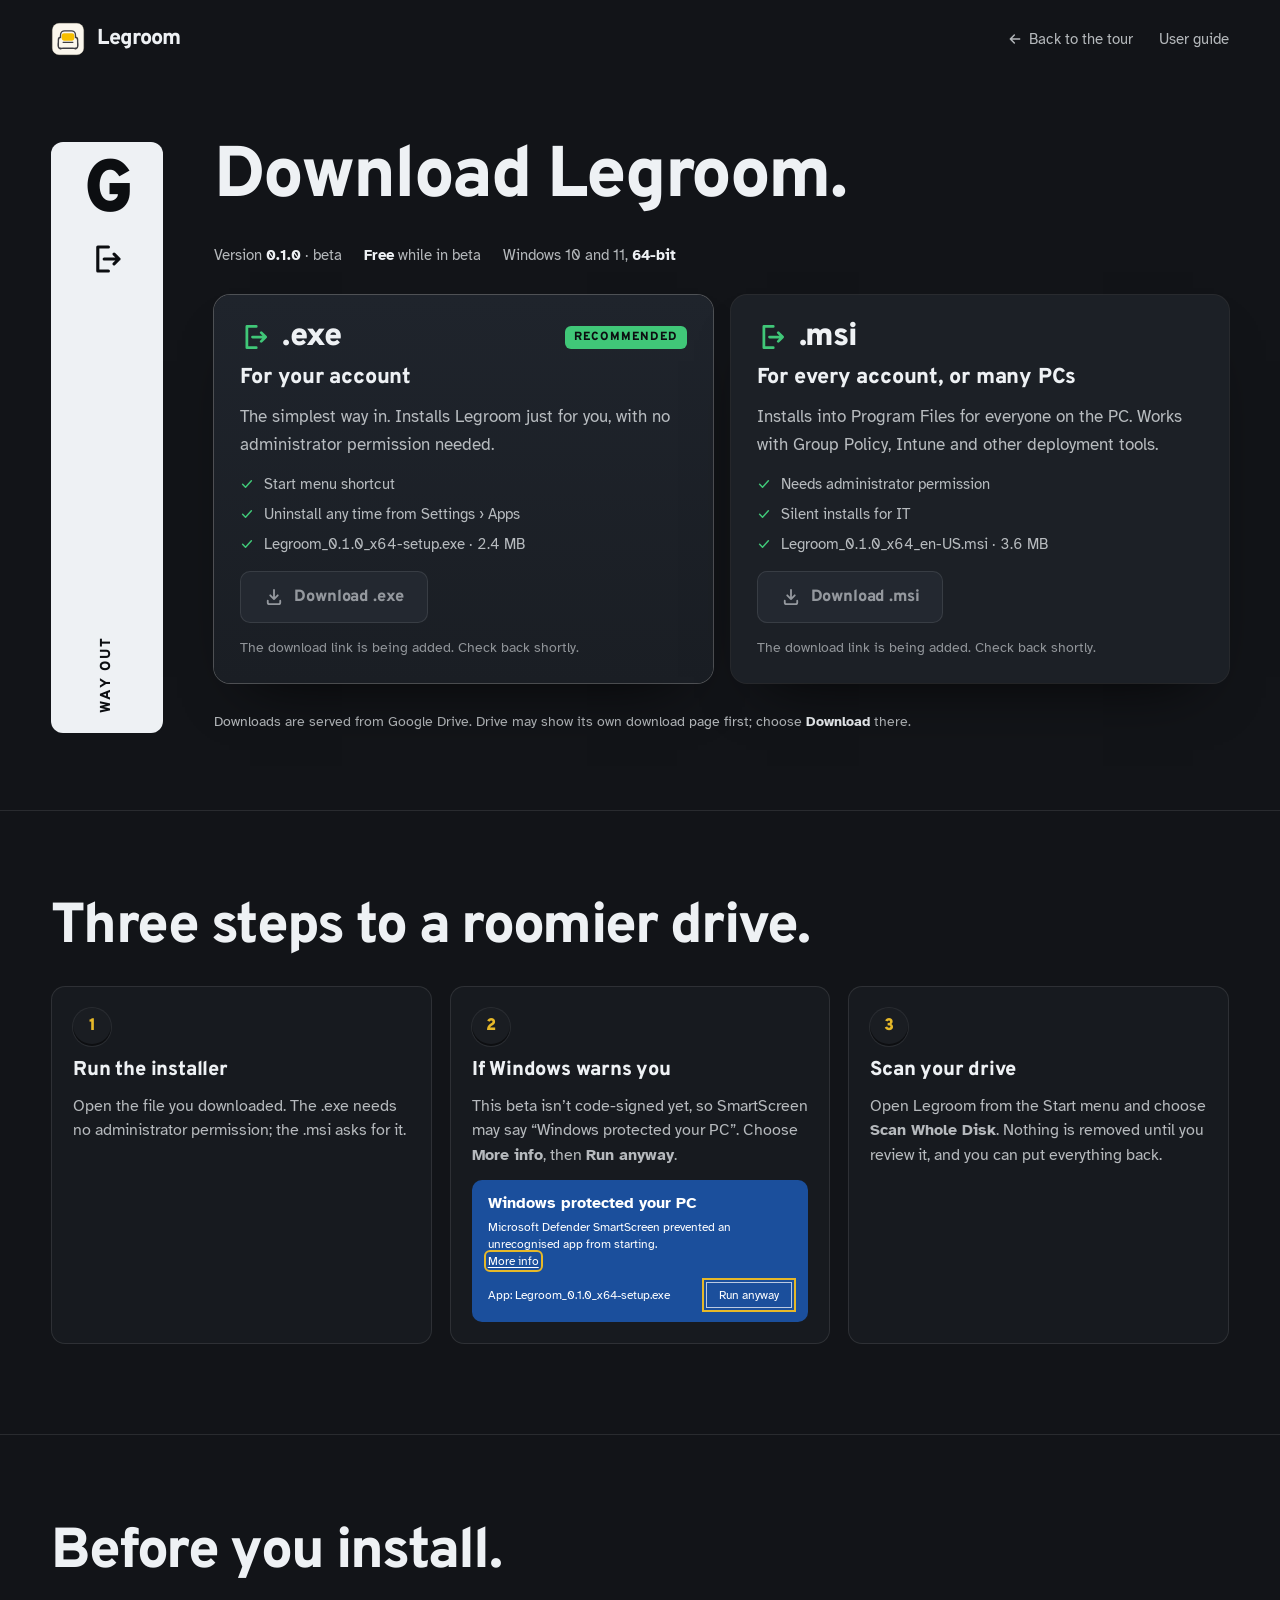
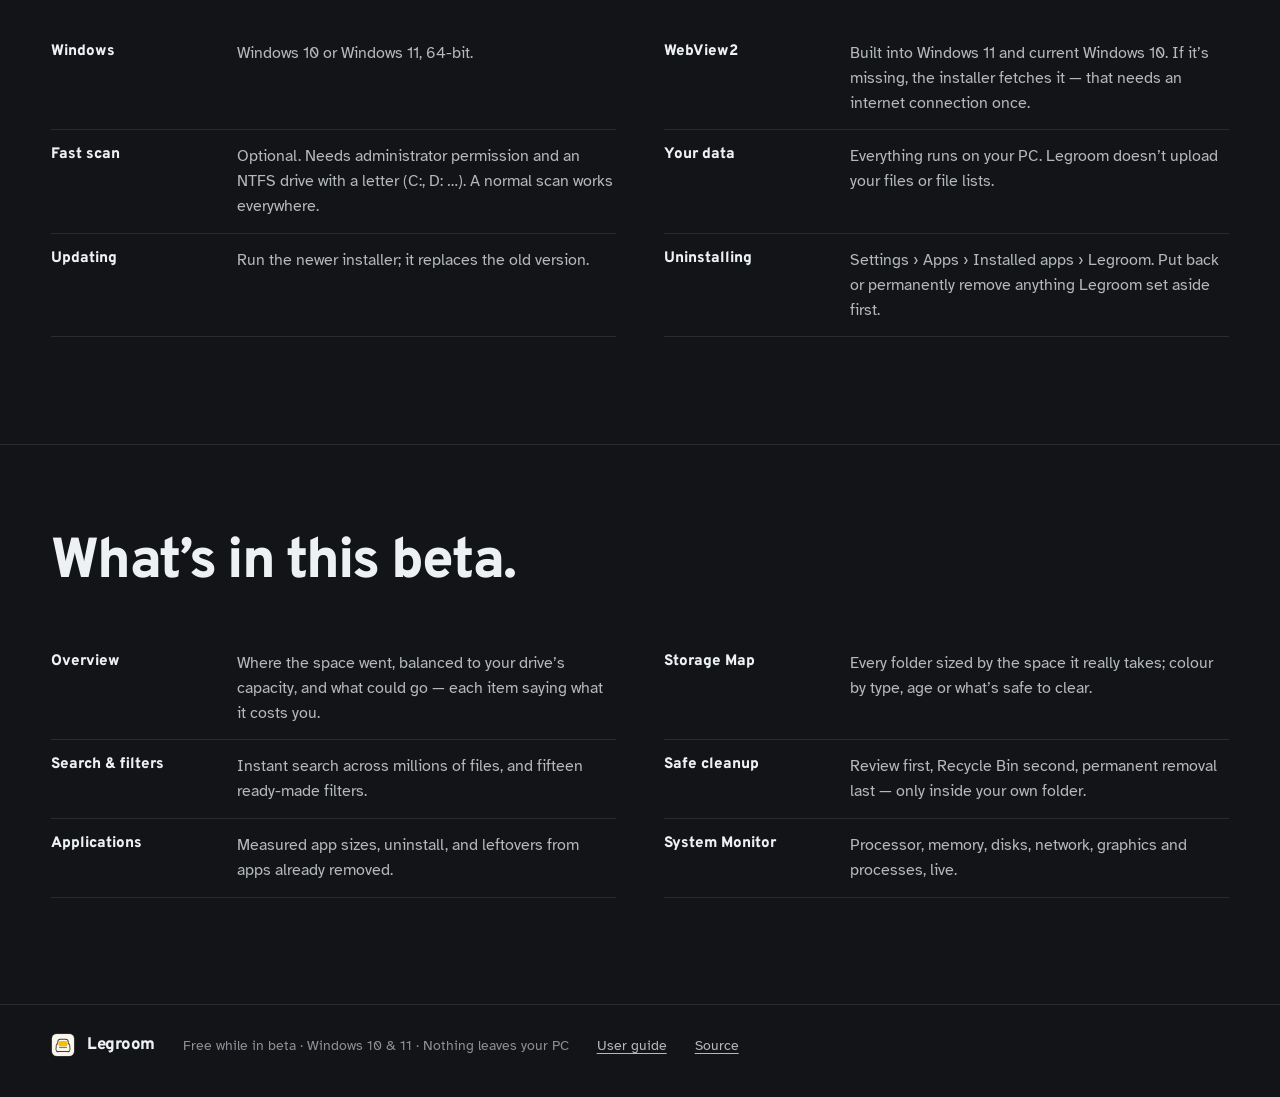
==== download.html @ 6ce66db5 "Add the Legroom product website website/ is a static site with no build step: the landing page tours" ====
<!doctype html>
<html lang="en">
<head>
  <meta charset="utf-8" />
  <meta name="viewport" content="width=device-width, initial-scale=1" />
  <title>Download Legroom for Windows — free while in beta</title>
  <meta name="description" content="Download Legroom for Windows 10 and 11. Choose the per-user .exe installer or the per-machine .msi. Free while in beta." />
  <meta name="theme-color" content="#121418" />
  <link rel="icon" href="assets/icon.svg" type="image/svg+xml" />
  <link rel="icon" href="assets/icon.png" type="image/png" />
  <link rel="preconnect" href="https://fonts.googleapis.com" />
  <link rel="preconnect" href="https://fonts.gstatic.com" crossorigin />
  <link href="https://fonts.googleapis.com/css2?family=Atkinson+Hyperlegible:wght@400;700&family=Overpass:wght@700;800;900&display=swap" rel="stylesheet" />
  <link rel="stylesheet" href="assets/site.css" />
</head>
<body data-page="download" class="no-lift">
  <a class="skip" href="#doors">Skip to the downloads</a>

  <svg width="0" height="0" style="position:absolute" aria-hidden="true">
    <symbol id="i-check" viewBox="0 0 24 24"><path d="M4.5 12.5l5 5 10-11" fill="none" stroke="currentColor" stroke-width="2.6" stroke-linecap="round" stroke-linejoin="round"/></symbol>
    <symbol id="i-download" viewBox="0 0 24 24"><path d="M12 3.5v11m0 0l-4.5-4.5M12 14.5l4.5-4.5M4.5 16.5v2a2 2 0 002 2h11a2 2 0 002-2v-2" fill="none" stroke="currentColor" stroke-width="2.2" stroke-linecap="round" stroke-linejoin="round"/></symbol>
    <symbol id="p-roof" viewBox="0 0 24 24"><path d="M2.5 11.5L12 4l9.5 7.5M5.5 9.5V20h13V9.5M10 20v-5h4v5" fill="none" stroke="currentColor" stroke-width="2" stroke-linecap="round" stroke-linejoin="round"/></symbol>
    <symbol id="p-overview" viewBox="0 0 24 24"><path d="M4 5.5h16M4 12h11M4 18.5h7" fill="none" stroke="currentColor" stroke-width="3" stroke-linecap="round"/></symbol>
    <symbol id="p-plan" viewBox="0 0 24 24"><path d="M3.5 3.5h17v17h-17zM3.5 12h8M11.5 3.5v5m0 4v8M15 12h5.5" fill="none" stroke="currentColor" stroke-width="2" stroke-linejoin="round"/></symbol>
    <symbol id="p-find" viewBox="0 0 24 24"><circle cx="10.5" cy="10.5" r="6.5" fill="none" stroke="currentColor" stroke-width="2.2"/><path d="M15.5 15.5L21 21" stroke="currentColor" stroke-width="2.4" stroke-linecap="round"/></symbol>
    <symbol id="p-recycle" viewBox="0 0 24 24"><path d="M7 19h10M6 7h12l-1.3 12H7.3zM9.5 7V4.5h5V7" fill="none" stroke="currentColor" stroke-width="2" stroke-linejoin="round"/><path d="M10 11l2-2 2 2M12 9v6" fill="none" stroke="currentColor" stroke-width="1.8" stroke-linecap="round" stroke-linejoin="round"/></symbol>
    <symbol id="p-apps" viewBox="0 0 24 24"><rect x="3.5" y="3.5" width="7" height="7" rx="1.5" fill="none" stroke="currentColor" stroke-width="2"/><rect x="13.5" y="3.5" width="7" height="7" rx="1.5" fill="none" stroke="currentColor" stroke-width="2"/><rect x="3.5" y="13.5" width="7" height="7" rx="1.5" fill="none" stroke="currentColor" stroke-width="2"/><path d="M17 13.5v7M13.5 17h7" stroke="currentColor" stroke-width="2" stroke-linecap="round"/></symbol>
    <symbol id="p-pulse" viewBox="0 0 24 24"><path d="M2.5 12.5h4l2.5-6 4 11 2.5-5h6" fill="none" stroke="currentColor" stroke-width="2.2" stroke-linecap="round" stroke-linejoin="round"/></symbol>
    <symbol id="p-exit" viewBox="0 0 24 24"><path d="M13 3.5H5.5v17H13M10 12h10.5m0 0l-3.5-3.5m3.5 3.5l-3.5 3.5" fill="none" stroke="currentColor" stroke-width="2.2" stroke-linecap="round" stroke-linejoin="round"/></symbol>
    <symbol id="i-back" viewBox="0 0 24 24"><path d="M19 12H5m0 0l6-6m-6 6l6 6" fill="none" stroke="currentColor" stroke-width="2.2" stroke-linecap="round" stroke-linejoin="round"/></symbol>
  </svg>

  <header class="topbar">
    <a class="wordmark" href="./"><img src="assets/icon.svg" alt="" />Legroom</a>
    <nav aria-label="Site">
      <a href="./#roof"><svg width="16" height="16" style="vertical-align:-3px;margin-right:6px"><use href="#i-back"/></svg>Back to the tour</a>
      <a class="hide-sm" href="https://github.com/gteckannur82/win_cleaner/blob/main/docs/USER_GUIDE.md">User guide</a>
    </nav>
  </header>

  <main>
    <section class="dl-hero" aria-labelledby="dl-title">
      <div class="floor-band" aria-hidden="true"><span class="level">G</span><svg class="picto" width="34" height="34"><use href="#p-exit" /></svg><span class="label">Way out</span></div>
      <div class="exit-inner" id="doors">
        <h1 id="dl-title" style="font-size: clamp(2.6rem, 5.6vw, 4.6rem)">Download Legroom.</h1>
        <div class="dl-meta">
          <span>Version <b data-version>0.1.0</b> · beta</span>
          <span><b>Free</b> while in beta</span>
          <span>Windows 10 and 11, <b>64-bit</b></span>
        </div>
        <div class="doors">
          <article class="door recommended" data-download="exe" id="exe">
            <div class="door-sign"><svg class="door-picto" width="30" height="30" aria-hidden="true"><use href="#p-exit" /></svg><span class="ext">.exe</span><span class="badge">Recommended</span></div>
            <h2 class="sign" style="font-size:1.35rem;letter-spacing:-0.01em">For your account</h2>
            <p>The simplest way in. Installs Legroom just for you, with no administrator permission needed.</p>
            <ul class="bare">
              <li><svg width="14" height="14"><use href="#i-check"/></svg>Start menu shortcut</li>
              <li><svg width="14" height="14"><use href="#i-check"/></svg>Uninstall any time from Settings › Apps</li>
              <li><svg width="14" height="14"><use href="#i-check"/></svg><span class="dl-size num">Legroom_0.1.0_x64-setup.exe · 2.4 MB</span></li>
            </ul>
            <a class="btn btn-primary dl-link" href="#exe"><svg width="20" height="20"><use href="#i-download" /></svg>Download .exe</a>
            <span class="pending" hidden>The download link is being added. Check back shortly.</span>
          </article>
          <article class="door" data-download="msi" id="msi">
            <div class="door-sign"><svg class="door-picto" width="30" height="30" aria-hidden="true"><use href="#p-exit" /></svg><span class="ext">.msi</span></div>
            <h2 class="sign" style="font-size:1.35rem;letter-spacing:-0.01em">For every account, or many PCs</h2>
            <p>Installs into Program Files for everyone on the PC. Works with Group Policy, Intune and other deployment tools.</p>
            <ul class="bare">
              <li><svg width="14" height="14"><use href="#i-check"/></svg>Needs administrator permission</li>
              <li><svg width="14" height="14"><use href="#i-check"/></svg>Silent installs for IT</li>
              <li><svg width="14" height="14"><use href="#i-check"/></svg><span class="dl-size num">Legroom_0.1.0_x64_en-US.msi · 3.6 MB</span></li>
            </ul>
            <a class="btn btn-ghost dl-link" href="#msi"><svg width="20" height="20"><use href="#i-download" /></svg>Download .msi</a>
            <span class="pending" hidden>The download link is being added. Check back shortly.</span>
          </article>
        </div>
        <p class="board-note">Downloads are served from Google Drive. Drive may show its own download page first; choose <b>Download</b> there.</p>
      </div>
    </section>

    <section class="section" id="install" aria-labelledby="install-title">
      <h2 id="install-title">Three steps to a roomier drive.</h2>
      <ol class="bare steps">
        <li class="step">
          <span class="n">1</span>
          <h3>Run the installer</h3>
          <p>Open the file you downloaded. The .exe needs no administrator permission; the .msi asks for it.</p>
        </li>
        <li class="step">
          <span class="n">2</span>
          <h3>If Windows warns you</h3>
          <p>This beta isn’t code-signed yet, so SmartScreen may say “Windows protected your PC”. Choose <b>More info</b>, then <b>Run anyway</b>.</p>
          <div class="smartscreen" role="img" aria-label="The Windows SmartScreen prompt: choose More info, then Run anyway">
            <b>Windows protected your PC</b>
            Microsoft Defender SmartScreen prevented an unrecognised app from starting.
            <div><u>More info</u></div>
            <div class="row2"><span>App: Legroom_0.1.0_x64-setup.exe</span><span class="run">Run anyway</span></div>
          </div>
        </li>
        <li class="step">
          <span class="n">3</span>
          <h3>Scan your drive</h3>
          <p>Open Legroom from the Start menu and choose <b>Scan Whole Disk</b>. Nothing is removed until you review it, and you can put everything back.</p>
        </li>
      </ol>
    </section>

    <section class="section" aria-labelledby="req-title">
      <h2 id="req-title">Before you install.</h2>
      <dl class="specs">
        <div><dt>Windows</dt><dd>Windows 10 or Windows 11, 64-bit.</dd></div>
        <div><dt>WebView2</dt><dd>Built into Windows 11 and current Windows 10. If it’s missing, the installer fetches it — that needs an internet connection once.</dd></div>
        <div><dt>Fast scan</dt><dd>Optional. Needs administrator permission and an NTFS drive with a letter (C:, D: …). A normal scan works everywhere.</dd></div>
        <div><dt>Your data</dt><dd>Everything runs on your PC. Legroom doesn’t upload your files or file lists.</dd></div>
        <div><dt>Updating</dt><dd>Run the newer installer; it replaces the old version.</dd></div>
        <div><dt>Uninstalling</dt><dd>Settings › Apps › Installed apps › Legroom. Put back or permanently remove anything Legroom set aside first.</dd></div>
      </dl>
    </section>

    <section class="section" aria-labelledby="beta-title">
      <h2 id="beta-title">What’s in this beta.</h2>
      <dl class="specs">
        <div><dt>Overview</dt><dd>Where the space went, balanced to your drive’s capacity, and what could go — each item saying what it costs you.</dd></div>
        <div><dt>Storage Map</dt><dd>Every folder sized by the space it really takes; colour by type, age or what’s safe to clear.</dd></div>
        <div><dt>Search &amp; filters</dt><dd>Instant search across millions of files, and fifteen ready-made filters.</dd></div>
        <div><dt>Safe cleanup</dt><dd>Review first, Recycle Bin second, permanent removal last — only inside your own folder.</dd></div>
        <div><dt>Applications</dt><dd>Measured app sizes, uninstall, and leftovers from apps already removed.</dd></div>
        <div><dt>System Monitor</dt><dd>Processor, memory, disks, network, graphics and processes, live.</dd></div>
      </dl>
    </section>
  </main>

  <footer class="footer">
    <a class="wordmark" href="./"><img src="assets/icon.svg" alt="" />Legroom</a>
    <span>Free while in beta · Windows 10 &amp; 11 · Nothing leaves your PC</span>
    <a href="https://github.com/gteckannur82/win_cleaner/blob/main/docs/USER_GUIDE.md">User guide</a>
    <a href="https://github.com/gteckannur82/win_cleaner">Source</a>
  </footer>

  <script src="assets/downloads.js"></script>
  <script src="assets/site.js"></script>
</body>
</html>
---- assets/site.css ----
/* Legroom — the building directory.
 *
 * The drive is a building; this site is its directory board. Black board,
 * enamel floor bands in the app's own kind colours, signage lettering for
 * floors and headings, a reading face for everything else, and tabular
 * figures wherever a size appears. Light comes only from the board. */

:root {
  --board: #121418;
  --board-2: #171a1f;
  --plate: #1c2026;
  --plate-2: #232830;
  --app: #1c1d20;
  --app-pane: #1f2023;
  --ink: #eef1f4;
  --ink-2: rgba(238, 241, 244, 0.74);
  --ink-3: rgba(238, 241, 244, 0.56);
  --line: rgba(238, 241, 244, 0.1);
  --line-2: rgba(238, 241, 244, 0.18);

  /* The app's kind palette: floors of the building. */
  --video: #3d85f5;
  --image: #f58c33;
  --audio: #e8579c;
  --document: #946bed;
  --archive: #e65454;
  --developer: #33b86e;
  --apps: #21add6;
  --cache: #21a89e;
  --model: #e6b829;
  --system: #7378bf;
  --other: #78808f;
  --accent: #3b82f5;
  --ok: #40c778;

  --sign: "Overpass", "Segoe UI Variable Display", "Segoe UI", sans-serif;
  --read: "Atkinson Hyperlegible", "Segoe UI Variable Text", "Segoe UI", sans-serif;

  --ease: cubic-bezier(0.16, 1, 0.3, 1);
  --gutter: clamp(16px, 4vw, 56px);
  --lift-w: 76px;
  color-scheme: dark;
}

* {
  box-sizing: border-box;
}

html {
  scroll-behavior: smooth;
  scroll-padding-top: 24px;
}

body {
  margin: 0;
  background: var(--board);
  color: var(--ink);
  font: 400 17px/1.6 var(--read);
  -webkit-font-smoothing: antialiased;
  text-rendering: optimizeLegibility;
  overflow-x: hidden;
}

::selection {
  background: rgba(59, 130, 245, 0.45);
  color: #fff;
}

input,
textarea {
  caret-color: var(--accent);
}

::-webkit-scrollbar {
  width: 12px;
  height: 12px;
}
::-webkit-scrollbar-thumb {
  background: rgba(238, 241, 244, 0.16);
  border: 3px solid var(--board);
  border-radius: 10px;
}
::-webkit-scrollbar-thumb:hover {
  background: rgba(238, 241, 244, 0.28);
}
::-webkit-scrollbar-track {
  background: var(--board);
}

.no-lift {
  --lift-w: 0px;
}

a {
  color: inherit;
  text-underline-offset: 0.22em;
  text-decoration-thickness: 1px;
}

:focus-visible {
  outline: 2px solid var(--accent);
  outline-offset: 3px;
  border-radius: 4px;
}

.num {
  font-variant-numeric: tabular-nums;
}

.skip {
  position: absolute;
  left: 12px;
  top: -60px;
  z-index: 100;
  padding: 10px 16px;
  background: var(--ink);
  color: var(--board);
  border-radius: 8px;
  font-weight: 700;
  text-decoration: none;
  transition: top 0.2s var(--ease);
}
.skip:focus {
  top: 12px;
}

/* ---- signage type ------------------------------------------------------------ */

.sign {
  font-family: var(--sign);
  letter-spacing: -0.02em;
}

h1,
h2,
h3 {
  font-family: var(--sign);
  font-weight: 800;
  letter-spacing: -0.03em;
  line-height: 1.02;
  margin: 0;
  text-wrap: balance;
}

h1 {
  font-size: clamp(2.8rem, 5.1vw, 4.4rem);
}

h2 {
  font-size: clamp(2.2rem, 4.4vw, 3.6rem);
}

h3 {
  font-size: 1.25rem;
  letter-spacing: -0.01em;
  line-height: 1.2;
}

p {
  margin: 0;
  text-wrap: pretty;
}

.lede {
  font-size: clamp(1.08rem, 1.5vw, 1.24rem);
  color: var(--ink-2);
  max-width: 34rem;
}

/* ---- buttons ----------------------------------------------------------------- */

.btn {
  display: inline-flex;
  align-items: center;
  gap: 10px;
  min-height: 52px;
  padding: 0 24px;
  border-radius: 10px;
  border: 0;
  font: 800 1.02rem/1 var(--sign);
  letter-spacing: -0.01em;
  text-decoration: none;
  cursor: pointer;
  transition: transform 0.25s var(--ease), background 0.2s, box-shadow 0.25s var(--ease), color 0.2s;
}
.btn svg {
  flex: none;
}
.btn-primary {
  background: var(--ink);
  color: var(--board);
  box-shadow: 0 10px 30px -12px rgba(0, 0, 0, 0.7);
}
.btn-primary:hover {
  transform: translateY(-2px);
  box-shadow: 0 18px 36px -14px rgba(0, 0, 0, 0.8);
}
.btn-primary:active {
  transform: translateY(0);
}
.btn-ghost {
  background: transparent;
  color: var(--ink);
  box-shadow: inset 0 0 0 1px var(--line-2);
}
.btn-ghost:hover {
  background: rgba(238, 241, 244, 0.06);
}
.btn[aria-disabled="true"] {
  background: var(--plate-2);
  color: var(--ink-3);
  box-shadow: inset 0 0 0 1px var(--line);
  cursor: not-allowed;
  transform: none;
}
.btn small {
  font: 400 0.82rem/1 var(--read);
  opacity: 0.72;
  letter-spacing: 0;
}

/* ---- top bar ----------------------------------------------------------------- */

.topbar {
  display: flex;
  align-items: center;
  gap: 24px;
  padding: 22px var(--gutter);
  padding-right: calc(var(--gutter) + var(--lift-w));
}
.wordmark {
  display: inline-flex;
  align-items: center;
  gap: 12px;
  font: 800 1.35rem/1 var(--sign);
  letter-spacing: -0.03em;
  text-decoration: none;
}
.wordmark img {
  width: 34px;
  height: 34px;
}
.topbar nav {
  margin-left: auto;
  display: flex;
  align-items: center;
  gap: 26px;
  font-size: 0.95rem;
}
.topbar nav a:not(.btn) {
  color: var(--ink-2);
  text-decoration: none;
}
.topbar nav a:not(.btn):hover {
  color: var(--ink);
}
.topbar .btn {
  min-height: 42px;
  padding: 0 18px;
  font-size: 0.95rem;
}

/* ---- the lift ---------------------------------------------------------------- */

.lift {
  position: fixed;
  right: 18px;
  top: 50%;
  transform: translateY(-50%);
  z-index: 40;
  width: 58px;
  display: flex;
  flex-direction: column;
  align-items: center;
  gap: 10px;
  padding: 10px 0 12px;
  background: #0c0e11;
  border-radius: 14px;
  box-shadow: 0 0 0 1px var(--line), 0 20px 40px -18px rgba(0, 0, 0, 0.9);
}
.lift-display {
  position: relative;
  width: 42px;
  height: 50px;
  border-radius: 8px;
  background: #050607;
  box-shadow: inset 0 0 0 1px rgba(255, 255, 255, 0.05);
  overflow: hidden;
  display: flex;
  flex-direction: column;
  align-items: center;
}
.lift-arrow {
  height: 14px;
  margin-top: 4px;
  color: var(--model);
  transition: transform 0.4s var(--ease), opacity 0.3s;
}
.lift-arrow.down {
  transform: rotate(180deg);
}
.lift-arrow.idle {
  opacity: 0.25;
}
.lift-strip-window {
  height: 28px;
  overflow: hidden;
}
.lift-strip {
  display: flex;
  flex-direction: column;
  transition: transform 0.55s var(--ease);
}
.lift-strip span {
  height: 28px;
  line-height: 28px;
  text-align: center;
  font: 900 1.45rem/28px var(--sign);
  color: var(--model);
}
.lift ol {
  list-style: none;
  margin: 0;
  padding: 0;
  display: flex;
  flex-direction: column;
  gap: 5px;
}
.lift a {
  position: relative;
  display: grid;
  place-items: center;
  width: 34px;
  height: 34px;
  border-radius: 50%;
  font: 800 0.9rem/1 var(--sign);
  color: var(--ink-2);
  text-decoration: none;
  background: #1a1d22;
  box-shadow: inset 0 -2px 0 rgba(0, 0, 0, 0.5), 0 0 0 1px rgba(255, 255, 255, 0.06);
  transition: color 0.2s, box-shadow 0.3s var(--ease), background 0.2s;
}
.lift a:hover {
  color: var(--ink);
  background: #22262c;
}
.lift a[aria-current="true"] {
  color: #0c0e11;
  background: var(--floor, var(--ink));
  box-shadow: 0 0 0 2px #0c0e11, 0 0 0 3px var(--floor, var(--ink));
}
.lift a .tip {
  position: absolute;
  right: 46px;
  white-space: nowrap;
  padding: 6px 10px;
  border-radius: 6px;
  background: var(--ink);
  color: var(--board);
  font: 700 0.8rem/1 var(--read);
  opacity: 0;
  transform: translateX(6px);
  pointer-events: none;
  transition: opacity 0.2s, transform 0.3s var(--ease);
}
.lift a:hover .tip,
.lift a:focus-visible .tip {
  opacity: 1;
  transform: none;
}

/* ---- hero: the directory board -------------------------------------------------- */

.hero {
  display: grid;
  grid-template-columns: minmax(0, 5fr) minmax(0, 7fr);
  gap: clamp(32px, 5vw, 80px);
  align-items: center;
  padding: clamp(20px, 4vw, 56px) var(--gutter) clamp(56px, 8vw, 110px);
  padding-right: calc(var(--gutter) + var(--lift-w));
  min-height: min(calc(100vh - 90px), 900px);
}
.hero-copy {
  display: flex;
  flex-direction: column;
  gap: 26px;
}
.hero-copy h1 span {
  display: block;
  color: var(--ink-3);
  white-space: nowrap;
}
.hero-actions {
  display: flex;
  flex-wrap: wrap;
  gap: 12px;
  margin-top: 6px;
}
.hero-facts {
  display: flex;
  flex-wrap: wrap;
  gap: 8px 22px;
  font-size: 0.92rem;
  color: var(--ink-2);
}
.hero-facts li {
  display: inline-flex;
  align-items: center;
  gap: 8px;
}
.hero-facts svg {
  color: var(--ok);
  flex: none;
}
.bare {
  list-style: none;
  margin: 0;
  padding: 0;
}

.board {
  position: relative;
  background: linear-gradient(180deg, #181b20, #121418 70%);
  border-radius: 18px;
  padding: 26px 26px 22px;
  box-shadow: 0 0 0 1px var(--line), 0 40px 80px -40px rgba(0, 0, 0, 0.95), inset 0 1px 0 rgba(255, 255, 255, 0.05);
}
.board-head {
  display: flex;
  align-items: baseline;
  gap: 14px;
  padding-bottom: 16px;
  border-bottom: 1px solid var(--line-2);
}
.board-head .drive {
  font: 900 2.4rem/1 var(--sign);
  letter-spacing: -0.04em;
}
.board-head .title.cap {
  color: var(--ink);
}
.board-head .title {
  font: 800 1rem/1.2 var(--sign);
  text-transform: uppercase;
  letter-spacing: 0.08em;
  color: var(--ink-2);
}
.board-head .example {
  margin-left: auto;
  font-size: 0.78rem;
  color: var(--ink-3);
  border: 1px solid var(--line-2);
  padding: 3px 8px;
  border-radius: 999px;
  white-space: nowrap;
}

.board-body {
  display: grid;
  grid-template-columns: 96px minmax(0, 1fr);
  gap: 24px;
  margin-top: 18px;
}

/* The elevation: floor heights are bytes, and nothing else. */
.elevation {
  position: relative;
  height: 430px;
  display: flex;
  flex-direction: column-reverse;
  border-radius: 6px 6px 3px 3px;
  overflow: hidden;
  background: repeating-linear-gradient(135deg, rgba(238, 241, 244, 0.05) 0 2px, transparent 2px 9px);
  box-shadow: inset 0 0 0 1px var(--line-2);
}
.elevation .storey {
  position: relative;
  flex: 0 0 auto;
  height: calc(var(--share) * 100%);
  background: var(--c);
  box-shadow: inset 0 1px 0 rgba(0, 0, 0, 0.55);
  transition: height 1.1s var(--ease), filter 0.3s;
}
.elevation .storey.vacant {
  background: transparent;
}
.elevation .reclaim {
  position: absolute;
  left: 0;
  right: 0;
  top: 0;
  height: calc(var(--r) * 100%);
  background: repeating-linear-gradient(135deg, rgba(18, 20, 24, 0.85) 0 3px, rgba(18, 20, 24, 0.25) 3px 7px);
  box-shadow: inset 0 0 0 1px rgba(255, 255, 255, 0.55);
  opacity: 0;
  transition: opacity 0.6s var(--ease), height 1.1s var(--ease);
}
.board.show-reclaim .elevation .reclaim {
  opacity: 1;
}
.board.after .elevation .reclaim {
  height: 0;
  opacity: 0;
}
.elevation .storey.dimmed {
  filter: saturate(0.25) brightness(0.55);
}
.ground {
  height: 8px;
  margin-top: 4px;
  background: repeating-linear-gradient(90deg, var(--ink-3) 0 6px, transparent 6px 10px);
  opacity: 0.6;
  border-radius: 2px;
}

.directory {
  display: flex;
  flex-direction: column;
}
.directory li {
  display: grid;
  grid-template-columns: 30px minmax(0, 1fr) auto;
  align-items: center;
  gap: 12px;
  padding: 5px 4px;
  border-bottom: 1px solid var(--line);
  transition: opacity 0.4s var(--ease), background 0.2s;
  cursor: default;
}
.directory li:hover {
  background: rgba(238, 241, 244, 0.04);
}
.directory .band {
  display: grid;
  place-items: center;
  height: 24px;
  border-radius: 4px;
  background: var(--c);
  color: #0c0e11;
  font: 900 0.8rem/1 var(--sign);
}
.directory li.vacant .band {
  background: transparent;
  box-shadow: inset 0 0 0 1.5px var(--ink-3);
  color: var(--ink-2);
}
.directory .name {
  font: 700 1rem/1.2 var(--sign);
  letter-spacing: -0.01em;
  white-space: nowrap;
  overflow: hidden;
  text-overflow: ellipsis;
}
.directory .name small {
  font: 400 0.82rem var(--read);
  color: var(--ink-3);
  margin-left: 6px;
}
.directory .size {
  font: 700 1rem/1 var(--sign);
  font-variant-numeric: tabular-nums;
  text-align: right;
  min-width: 82px;
}
.directory .size .was {
  display: block;
  font: 400 0.74rem/1.3 var(--read);
  color: var(--ink-3);
  text-decoration: line-through;
  height: 0;
  overflow: hidden;
  transition: height 0.4s var(--ease);
}
.board.after .directory .size .was {
  height: 1.1em;
}
.directory li.dim {
  opacity: 0.35;
}

.balance {
  display: grid;
  grid-template-columns: auto 1fr auto;
  align-items: center;
  gap: 12px;
  margin-top: 14px;
  padding-top: 12px;
  border-top: 2px solid var(--ink-2);
  font: 800 1.05rem/1 var(--sign);
}
.balance .eq {
  color: var(--ink-3);
  font-weight: 700;
  font-size: 0.92rem;
}
.balance .total {
  font-size: 1.35rem;
  font-variant-numeric: tabular-nums;
}
.balance .cap-word {
  font: 700 0.92rem/1 var(--read);
  color: var(--ink-2);
}
.balance .check {
  color: var(--ok);
  display: inline-flex;
}
.balance .check path {
  stroke-dasharray: 30;
  stroke-dashoffset: 30;
  transition: stroke-dashoffset 0.6s var(--ease) 0.2s;
}
.board.balanced .balance .check path {
  stroke-dashoffset: 0;
}

/* "You are here": where the building stops and the free space begins. */
.here-line {
  position: absolute;
  left: -8px;
  right: -8px;
  top: 0;
  border-top: 2px dashed var(--model);
  transition: top 1.1s var(--ease), opacity 0.5s;
  pointer-events: none;
}
.here-line::before {
  content: "";
  position: absolute;
  left: -5px;
  top: -7px;
  width: 12px;
  height: 12px;
  border-radius: 50%;
  background: var(--model);
  box-shadow: 0 0 0 3px var(--board);
}
.here-pill {
  display: inline-block;
  margin-left: 8px;
  padding: 3px 7px 2px;
  border-radius: 5px;
  background: var(--model);
  color: #0c0e11;
  font: 800 0.7rem/1.2 var(--sign);
  text-transform: uppercase;
  letter-spacing: 0.06em;
  vertical-align: 2px;
}

.board-controls {
  display: flex;
  align-items: center;
  gap: 14px;
  margin-top: 18px;
  flex-wrap: wrap;
}
.toggle {
  display: inline-flex;
  padding: 3px;
  border-radius: 10px;
  background: #0c0e11;
  box-shadow: inset 0 0 0 1px var(--line);
}
.toggle button {
  border: 0;
  background: transparent;
  color: var(--ink-2);
  padding: 8px 14px;
  border-radius: 7px;
  font: 700 0.88rem/1 var(--sign);
  cursor: pointer;
  transition: background 0.25s var(--ease), color 0.2s;
}
.toggle button[aria-pressed="true"] {
  background: var(--ink);
  color: var(--board);
}
.board-note {
  font-size: 0.86rem;
  color: var(--ink-2);
}
.board-note b {
  color: var(--ink);
  font-variant-numeric: tabular-nums;
}

/* ---- floors ------------------------------------------------------------------ */

.floor {
  position: relative;
  display: grid;
  grid-template-columns: 112px minmax(0, 5fr) minmax(0, 7fr);
  gap: clamp(24px, 4vw, 64px);
  align-items: center;
  padding: clamp(70px, 10vw, 140px) var(--gutter);
  padding-right: calc(var(--gutter) + var(--lift-w));
  border-top: 1px solid var(--line);
}

/* The floor band: an enamel field running the floor's height, its number
   set large like a lift-lobby sign. */
.floor-band {
  align-self: stretch;
  position: relative;
  border-radius: 12px;
  background: var(--floor);
  color: #0c0e11;
  display: flex;
  flex-direction: column;
  justify-content: space-between;
  padding: 18px 0 20px;
  min-height: 320px;
  transition: filter 0.6s var(--ease);
}
.floor-band .level {
  font: 900 4.6rem/0.9 var(--sign);
  letter-spacing: -0.05em;
  text-align: center;
}
.floor-band .picto {
  align-self: center;
  margin-top: 16px;
  margin-bottom: auto;
}
.floor-band .label {
  writing-mode: vertical-rl;
  transform: rotate(180deg);
  align-self: center;
  font: 800 0.9rem/1 var(--sign);
  text-transform: uppercase;
  letter-spacing: 0.14em;
}

.floor-copy {
  display: flex;
  flex-direction: column;
  gap: 22px;
}
.floor-copy p {
  color: var(--ink-2);
  max-width: 34rem;
}
.facts {
  display: flex;
  flex-direction: column;
  border-top: 1px solid var(--line);
}
.facts li {
  display: grid;
  grid-template-columns: 22px minmax(0, 1fr);
  gap: 12px;
  padding: 12px 0;
  border-bottom: 1px solid var(--line);
  font-size: 0.97rem;
  color: var(--ink-2);
}
.facts li b {
  color: var(--ink);
  font-weight: 700;
}
.facts svg {
  margin-top: 4px;
  color: var(--floor);
}

/* One floor lit at a time; the rest of the building waits in the dark. */
.floor:not(.lit) .screen {
  filter: saturate(0.35) brightness(0.62);
}
.floor:not(.lit) .floor-band {
  filter: saturate(0.5) brightness(0.7);
}
.screen {
  transition: filter 0.8s var(--ease);
}

/* ---- the app window ----------------------------------------------------------- */

.window {
  position: relative;
  border-radius: 12px;
  background: var(--app);
  overflow: hidden;
  box-shadow: 0 0 0 1px rgba(255, 255, 255, 0.08), 0 30px 70px -30px rgba(0, 0, 0, 0.95), 0 8px 20px -10px rgba(0, 0, 0, 0.6);
  font: 400 13px/1.4 "Segoe UI Variable Text", "Segoe UI", var(--read);
  color: #f0f1f3;
}
.titlebar {
  display: flex;
  align-items: center;
  gap: 8px;
  height: 38px;
  padding: 0 12px;
  font-size: 12px;
  color: rgba(240, 241, 243, 0.7);
  border-bottom: 1px solid rgba(255, 255, 255, 0.06);
}
.titlebar img {
  width: 16px;
  height: 16px;
}
.titlebar .caps {
  margin-left: auto;
  display: flex;
  gap: 18px;
}
.titlebar .caps i {
  width: 10px;
  height: 10px;
  border: 1px solid rgba(240, 241, 243, 0.45);
  border-radius: 1px;
}
.titlebar .caps i:first-child {
  border-width: 0 0 1px;
  border-radius: 0;
  height: 6px;
}
.pane {
  background: var(--app-pane);
  padding: 18px 20px 20px;
  min-height: 380px;
}
.pane .h4 {
  margin: 0 0 4px;
  font: 600 15px/1.3 "Segoe UI Variable Display", "Segoe UI", sans-serif;
}
.pane .sub {
  font-size: 12px;
  color: rgba(240, 241, 243, 0.62);
}
.card {
  background: rgba(255, 255, 255, 0.035);
  border: 0.5px solid rgba(255, 255, 255, 0.07);
  border-radius: 12px;
  padding: 14px;
}
.chip {
  display: inline-flex;
  align-items: center;
  padding: 2px 8px;
  border-radius: 999px;
  font-size: 12px;
  font-weight: 600;
  color: var(--t);
  background: color-mix(in srgb, var(--t) 15%, transparent);
  white-space: nowrap;
}
.tick {
  width: 16px;
  height: 16px;
  flex: none;
  border-radius: 4px;
  border: 1.5px solid rgba(240, 241, 243, 0.42);
  display: grid;
  place-items: center;
  color: #fff;
  transition: background 0.25s var(--ease), border-color 0.25s;
}
.tick svg {
  opacity: 0;
  transform: scale(0.4);
  transition: opacity 0.2s, transform 0.3s var(--ease);
}
.tick.on {
  background: var(--accent);
  border-color: var(--accent);
}
.tick.on svg {
  opacity: 1;
  transform: none;
}
.w-btn {
  display: inline-flex;
  align-items: center;
  justify-content: center;
  gap: 6px;
  height: 30px;
  padding: 0 14px;
  border-radius: 8px;
  font-size: 12.5px;
  font-weight: 600;
  background: rgba(255, 255, 255, 0.065);
  border: 0.5px solid rgba(255, 255, 255, 0.12);
  white-space: nowrap;
  transition: transform 0.2s var(--ease), background 0.2s;
}
.w-btn.primary {
  background: #2563eb;
  border-color: rgba(255, 255, 255, 0.14);
}
.w-btn.pressed {
  transform: scale(0.95);
  background: #1d4fc4;
}

/* scan */
.scan {
  display: grid;
  place-items: center;
  gap: 16px;
  padding: 26px 0 8px;
  text-align: center;
}
.ring {
  position: relative;
  width: 132px;
  height: 132px;
}
.ring svg {
  transform: rotate(-90deg);
}
.ring .track {
  stroke: rgba(255, 255, 255, 0.1);
}
.ring .arc {
  stroke: var(--accent);
  transition: stroke-dashoffset 0.12s linear;
}
.ring b {
  position: absolute;
  inset: 0;
  display: grid;
  place-items: center;
  font: 600 22px/1 "Segoe UI Variable Display", "Segoe UI", sans-serif;
}
.scan .what {
  font: 600 17px/1.3 "Segoe UI Variable Display", "Segoe UI", sans-serif;
}
.scan .count {
  font-size: 14px;
  color: rgba(240, 241, 243, 0.66);
  font-variant-numeric: tabular-nums;
}
.scan-modes {
  display: grid;
  grid-template-columns: 1fr 1fr;
  gap: 10px;
  margin-top: 18px;
}
.scan-modes .card {
  display: flex;
  flex-direction: column;
  gap: 6px;
  transition: box-shadow 0.4s var(--ease), background 0.4s;
}
.scan-modes .card.on {
  background: color-mix(in srgb, var(--accent) 11%, transparent);
  box-shadow: inset 0 0 0 1px color-mix(in srgb, var(--accent) 55%, transparent);
}
.scan-modes b {
  font-size: 13px;
}
.scan-modes span {
  font-size: 12px;
  color: rgba(240, 241, 243, 0.66);
}

/* overview */
.recon-bar {
  display: flex;
  gap: 1px;
  height: 22px;
  border-radius: 5px;
  overflow: hidden;
  margin: 12px 0 10px;
  background: rgba(255, 255, 255, 0.04);
}
.recon-bar span {
  width: 0;
  transition: width 1s var(--ease);
}
.recon-legend {
  display: grid;
  grid-template-columns: repeat(2, minmax(0, 1fr));
  gap: 5px 16px;
  font-size: 12px;
}
.recon-legend div {
  display: flex;
  align-items: center;
  gap: 7px;
}
.recon-legend i {
  width: 9px;
  height: 9px;
  border-radius: 2px;
  flex: none;
}
.recon-legend .n {
  margin-left: auto;
  color: rgba(240, 241, 243, 0.64);
  font-variant-numeric: tabular-nums;
}
.findings {
  margin-top: 14px;
  display: flex;
  flex-direction: column;
  gap: 4px;
}
.finding {
  display: flex;
  align-items: flex-start;
  gap: 10px;
  padding: 9px 10px;
  border-radius: 8px;
  transition: background 0.3s, opacity 0.5s var(--ease), transform 0.6s var(--ease);
}
.finding.on {
  background: color-mix(in srgb, var(--accent) 10%, transparent);
}
.finding .grow {
  flex: 1;
  min-width: 0;
}
.finding .label {
  font-weight: 600;
  display: flex;
  gap: 8px;
  align-items: center;
}
.finding .where {
  font-size: 12px;
  color: rgba(240, 241, 243, 0.6);
}
.finding .size {
  font-weight: 600;
  font-variant-numeric: tabular-nums;
}

/* storage map */
.map {
  position: relative;
  height: 330px;
  border-radius: 8px;
  overflow: hidden;
  background: #16171b;
  margin-top: 10px;
}
.map .tile {
  position: absolute;
  overflow: hidden;
  color: #fff;
  box-shadow: inset 0 0 0 0.5px rgba(0, 0, 0, 0.5);
  transition: left 0.9s var(--ease), top 0.9s var(--ease), width 0.9s var(--ease), height 0.9s var(--ease),
    background-color 0.7s, opacity 0.5s;
}
.map .tile .t {
  position: absolute;
  left: 6px;
  top: 4px;
  right: 6px;
  font-size: 12px;
  font-weight: 500;
  line-height: 1.25;
  text-shadow: 0 1px 2px rgba(0, 0, 0, 0.45);
  white-space: nowrap;
  overflow: hidden;
  text-overflow: ellipsis;
}
.map .tile .t small {
  display: block;
  opacity: 0.78;
  font-size: 12px;
}
.crumbs {
  display: flex;
  align-items: center;
  gap: 6px;
  font-size: 13px;
  color: rgba(240, 241, 243, 0.62);
}
.crumbs b {
  color: #f0f1f3;
  font-weight: 600;
}
.mode-chips {
  margin-left: auto;
  display: flex;
  gap: 4px;
}
.mode-chips span {
  padding: 3px 9px;
  border-radius: 999px;
  font-size: 12px;
  font-weight: 600;
  color: rgba(240, 241, 243, 0.62);
  transition: background 0.3s, color 0.3s;
}
.mode-chips span.on {
  background: #2563eb;
  color: #fff;
}
.map-head {
  display: flex;
  align-items: center;
  gap: 10px;
}

/* search */
.field {
  display: flex;
  align-items: center;
  gap: 8px;
  height: 34px;
  padding: 0 11px;
  border-radius: 8px;
  background: rgba(255, 255, 255, 0.065);
  border: 1px solid var(--accent);
  box-shadow: 0 0 0 2px color-mix(in srgb, var(--accent) 25%, transparent);
  font-size: 13px;
}
.field .typed {
  white-space: pre;
}
.field .caret {
  width: 1.5px;
  height: 16px;
  background: var(--accent);
  animation: blink 1s steps(1) infinite;
}
@keyframes blink {
  50% {
    opacity: 0;
  }
}
.field .scope {
  margin-left: auto;
  font-size: 12px;
  color: rgba(240, 241, 243, 0.62);
}
.results {
  margin-top: 10px;
  border-radius: 10px;
  background: #2a2b2f;
  border: 0.5px solid rgba(255, 255, 255, 0.12);
  overflow: hidden;
}
.results-head {
  display: flex;
  gap: 8px;
  padding: 9px 12px;
  border-bottom: 0.5px solid rgba(255, 255, 255, 0.08);
  font-size: 12.5px;
}
.results-head .dim {
  color: rgba(240, 241, 243, 0.62);
}
.row {
  display: flex;
  align-items: center;
  gap: 10px;
  padding: 6px 12px;
  font-size: 12.5px;
  transition: opacity 0.35s var(--ease), transform 0.5s var(--ease);
}
.row .grow {
  flex: 1;
  min-width: 0;
}
.row .grow b {
  font-weight: 600;
  display: block;
}
.row .grow span {
  font-size: 12px;
  color: rgba(240, 241, 243, 0.56);
}
.row .size {
  font-weight: 600;
  font-variant-numeric: tabular-nums;
  min-width: 64px;
  text-align: right;
}
.row .bar {
  height: 3px;
  border-radius: 2px;
  background: color-mix(in srgb, var(--accent) 60%, transparent);
  margin-top: 3px;
}
.ico {
  width: 18px;
  height: 18px;
  border-radius: 4px;
  flex: none;
  background: var(--t);
  opacity: 0.85;
}
.filters {
  display: grid;
  grid-template-columns: repeat(3, minmax(0, 1fr));
  gap: 6px;
  margin-top: 12px;
}
.filters span {
  display: flex;
  justify-content: space-between;
  gap: 6px;
  padding: 7px 9px;
  border-radius: 8px;
  font-size: 12px;
  background: rgba(255, 255, 255, 0.04);
  color: rgba(240, 241, 243, 0.75);
  transition: background 0.3s, color 0.3s;
}
.filters span.on {
  background: color-mix(in srgb, var(--accent) 18%, transparent);
  color: #fff;
}
.filters em {
  font-style: normal;
  font-variant-numeric: tabular-nums;
  color: rgba(240, 241, 243, 0.56);
}

/* cleanup */
.queue {
  display: flex;
  align-items: center;
  gap: 12px;
  padding: 10px 12px;
  border-radius: 12px;
  background: #2a2b2f;
  border: 0.5px solid rgba(255, 255, 255, 0.12);
  box-shadow: 0 14px 30px -14px rgba(0, 0, 0, 0.8);
  font-size: 13px;
}
.queue b {
  flex: 1;
}
.sheet {
  margin-top: 12px;
  border-radius: 14px;
  background: #2a2b2f;
  border: 0.5px solid rgba(255, 255, 255, 0.12);
  padding: 16px;
  transform-origin: 50% 100%;
  transition: opacity 0.5s var(--ease), transform 0.6s var(--ease);
}
.sheet.closed {
  opacity: 0;
  transform: translateY(16px) scale(0.98);
}
.sheet .h5 {
  margin: 0 0 2px;
  font: 600 15px/1.3 "Segoe UI Variable Display", "Segoe UI", sans-serif;
}
.sheet .sec {
  margin: 12px 0 4px;
  font-size: 12px;
  font-weight: 600;
  letter-spacing: 0.06em;
  text-transform: uppercase;
  color: rgba(240, 241, 243, 0.6);
}
.sheet .row {
  padding: 5px 0;
}
.sheet .reason {
  color: #f37a77;
  font-size: 12px;
}
.sheet .foot {
  display: flex;
  justify-content: flex-end;
  gap: 8px;
  margin-top: 14px;
}
.stamp {
  position: absolute;
  right: 34px;
  bottom: 74px;
  padding: 10px 16px;
  border: 3px solid var(--ok);
  border-radius: 10px;
  color: var(--ok);
  font: 900 15px/1.15 var(--sign);
  text-transform: uppercase;
  letter-spacing: 0.06em;
  text-align: center;
  background: rgba(18, 20, 24, 0.88);
  transform: rotate(-7deg) scale(1.6);
  opacity: 0;
  transition: transform 0.45s var(--ease), opacity 0.15s;
  pointer-events: none;
}
.stamp small {
  display: block;
  font: 600 12px/1.3 var(--read);
  letter-spacing: 0.02em;
  text-transform: none;
}
.stamp.landed {
  opacity: 1;
  transform: rotate(-7deg) scale(1);
}

/* apps */
.app-row {
  display: flex;
  align-items: center;
  gap: 12px;
  padding: 8px 10px;
  border-radius: 9px;
  transition: opacity 0.4s var(--ease), transform 0.5s var(--ease), background 0.3s;
}
.app-row.busy {
  background: color-mix(in srgb, #fa9e33 10%, transparent);
}
.app-row.gone {
  opacity: 0;
  transform: translateX(28px);
}
.app-row .glyph {
  width: 30px;
  height: 30px;
  border-radius: 8px;
  flex: none;
  display: grid;
  place-items: center;
  font: 800 13px/1 var(--sign);
  color: #0c0e11;
  background: var(--t);
}
.app-row .grow {
  flex: 1;
  min-width: 0;
}
.app-row .grow b {
  font-weight: 600;
}
.app-row .grow span {
  display: block;
  font-size: 12px;
  color: rgba(240, 241, 243, 0.6);
}
.app-row .size {
  font-weight: 600;
  font-variant-numeric: tabular-nums;
  text-align: right;
  min-width: 70px;
}
.app-row .size small {
  display: block;
  font-weight: 400;
  font-size: 12px;
  color: rgba(240, 241, 243, 0.5);
}
.app-row .w-btn {
  width: 96px;
}
.leftover {
  margin-top: 12px;
  padding-top: 10px;
  border-top: 0.5px solid rgba(255, 255, 255, 0.1);
}
.leftover .cap {
  font-size: 12px;
  font-weight: 600;
  letter-spacing: 0.06em;
  text-transform: uppercase;
  color: rgba(240, 241, 243, 0.6);
  padding: 0 10px 4px;
}

/* monitor */
.mon-grid {
  display: grid;
  grid-template-columns: repeat(2, minmax(0, 1fr));
  gap: 10px;
}
.mon-card {
  display: flex;
  flex-direction: column;
  gap: 8px;
}
.mon-head {
  display: flex;
  align-items: baseline;
  gap: 8px;
  font-size: 12.5px;
  font-weight: 600;
}
.mon-head .v {
  margin-left: auto;
  font: 600 18px/1 "Segoe UI Variable Display", "Segoe UI", sans-serif;
  font-variant-numeric: tabular-nums;
}
.spark {
  display: block;
  width: 100%;
  height: 46px;
  border-radius: 6px;
  background: rgba(255, 255, 255, 0.03);
  border: 0.5px solid rgba(255, 255, 255, 0.07);
}
.cores {
  display: grid;
  grid-template-columns: repeat(12, 1fr);
  gap: 3px;
  height: 26px;
}
.cores i {
  position: relative;
  border-radius: 3px;
  background: rgba(255, 255, 255, 0.06);
  overflow: hidden;
}
.cores i::after {
  content: "";
  position: absolute;
  left: 0;
  right: 0;
  bottom: 0;
  height: var(--h, 10%);
  background: var(--accent);
  transition: height 0.6s var(--ease);
}
.mem-bar {
  display: flex;
  height: 9px;
  border-radius: 4px;
  overflow: hidden;
  background: rgba(255, 255, 255, 0.06);
}
.mem-bar span {
  transition: width 0.8s var(--ease);
}
.procs {
  margin-top: 10px;
}
.procs .p {
  display: grid;
  grid-template-columns: minmax(0, 1fr) 60px 72px;
  gap: 10px;
  padding: 4px 8px;
  font-size: 12px;
  border-radius: 6px;
  transition: transform 0.5s var(--ease);
}
.procs .p.head {
  font-size: 12px;
  font-weight: 600;
  color: rgba(240, 241, 243, 0.6);
}
.procs .p span:not(:first-child) {
  text-align: right;
  font-variant-numeric: tabular-nums;
}
.procs .p .hot {
  border-radius: 4px;
  padding: 0 4px;
  background: color-mix(in srgb, #fa9e33 calc(var(--heat, 0) * 40%), transparent);
}

/* ---- ground floor: the way out ------------------------------------------------- */

.exit {
  padding: clamp(80px, 12vw, 160px) var(--gutter) clamp(60px, 8vw, 100px);
  padding-right: calc(var(--gutter) + var(--lift-w));
  border-top: 1px solid var(--line);
  display: grid;
  grid-template-columns: 112px minmax(0, 1fr);
  gap: clamp(24px, 4vw, 64px);
}
.exit .floor-band {
  --floor: var(--ink);
  min-height: 0;
}
.exit {
  position: relative;
  overflow: hidden;
}
.exit > .plan {
  position: absolute;
  inset: 0;
  width: 100%;
  height: 100%;
  color: rgba(238, 241, 244, 0.07);
  pointer-events: none;
  -webkit-mask-image: linear-gradient(90deg, transparent 0 56%, #000 78%);
  mask-image: linear-gradient(90deg, transparent 0 56%, #000 78%);
}
.exit > :not(.plan) {
  position: relative;
}
.exit-inner {
  display: flex;
  flex-direction: column;
  gap: 28px;
}
.doors {
  display: grid;
  grid-template-columns: repeat(2, minmax(0, 1fr));
  gap: 18px;
}
.door {
  position: relative;
  display: flex;
  flex-direction: column;
  gap: 14px;
  padding: 26px 26px 24px;
  border-radius: 16px;
  background: var(--plate);
  box-shadow: 0 0 0 1px var(--line), 0 30px 60px -36px rgba(0, 0, 0, 0.9);
}
.door.recommended {
  background: linear-gradient(180deg, #1f242c, #1a1e24);
  box-shadow: 0 0 0 1px rgba(238, 241, 244, 0.28), 0 30px 60px -36px rgba(0, 0, 0, 0.9);
}
.door .door-sign {
  display: flex;
  align-items: center;
  gap: 12px;
}
.door-picto {
  color: var(--ok);
  flex: none;
}
.door .door-sign .ext {
  font: 900 2rem/1 var(--sign);
  letter-spacing: -0.04em;
}
.door .badge {
  margin-left: auto;
  font: 800 0.74rem/1 var(--sign);
  text-transform: uppercase;
  letter-spacing: 0.08em;
  padding: 6px 9px;
  border-radius: 6px;
  background: var(--ok);
  color: #0c0e11;
}
.door p {
  color: var(--ink-2);
}
.door ul {
  display: flex;
  flex-direction: column;
  gap: 6px;
  font-size: 0.95rem;
  color: var(--ink-2);
}
.door ul li {
  display: flex;
  gap: 10px;
}
.door ul svg {
  margin-top: 5px;
  flex: none;
  color: var(--ok);
}
.door .btn {
  margin-top: auto;
  align-self: flex-start;
}
.door .pending {
  font-size: 0.86rem;
  color: var(--ink-3);
}

.footer {
  display: flex;
  flex-wrap: wrap;
  align-items: center;
  gap: 14px 28px;
  padding: 28px var(--gutter) 40px;
  padding-right: calc(var(--gutter) + var(--lift-w));
  border-top: 1px solid var(--line);
  font-size: 0.9rem;
  color: var(--ink-3);
}
.footer a {
  color: var(--ink-2);
}
.footer .wordmark {
  font-size: 1.05rem;
  color: var(--ink);
}
.footer .wordmark img {
  width: 24px;
  height: 24px;
}

/* ---- download page ----------------------------------------------------------- */

.dl-hero {
  padding: clamp(24px, 5vw, 70px) var(--gutter) clamp(40px, 6vw, 80px);
  padding-right: calc(var(--gutter) + var(--lift-w));
  display: grid;
  grid-template-columns: 112px minmax(0, 1fr);
  gap: clamp(24px, 4vw, 64px);
}
.dl-hero .floor-band {
  --floor: var(--ink);
  min-height: 260px;
}
.dl-meta {
  display: flex;
  flex-wrap: wrap;
  gap: 8px 22px;
  color: var(--ink-2);
  font-size: 0.95rem;
}
.dl-meta b {
  color: var(--ink);
}
.steps {
  counter-reset: step;
  display: grid;
  grid-template-columns: repeat(3, minmax(0, 1fr));
  gap: 18px;
}
.step {
  display: flex;
  flex-direction: column;
  gap: 12px;
  padding: 22px;
  border-radius: 14px;
  background: var(--board-2);
  box-shadow: inset 0 0 0 1px var(--line);
}
.step .n {
  display: grid;
  place-items: center;
  width: 38px;
  height: 38px;
  border-radius: 50%;
  background: #1a1d22;
  box-shadow: inset 0 -2px 0 rgba(0, 0, 0, 0.5), 0 0 0 1px rgba(255, 255, 255, 0.08);
  font: 900 1.05rem/1 var(--sign);
  color: var(--model);
}
.step p {
  color: var(--ink-2);
  font-size: 0.97rem;
}
.smartscreen {
  border-radius: 10px;
  overflow: hidden;
  background: #1b4f9c;
  color: #fff;
  font: 400 12px/1.4 "Segoe UI", var(--read);
  padding: 14px 16px;
}
.smartscreen b {
  display: block;
  font: 600 16px/1.2 "Segoe UI", var(--read);
  margin-bottom: 6px;
}
.smartscreen .row2 {
  display: flex;
  justify-content: space-between;
  align-items: center;
  margin-top: 12px;
}
.smartscreen u {
  text-underline-offset: 2px;
  outline: 2px solid var(--model);
  outline-offset: 2px;
  border-radius: 2px;
}
.smartscreen .run {
  border: 1px solid rgba(255, 255, 255, 0.7);
  padding: 4px 12px;
  outline: 2px solid var(--model);
  outline-offset: 2px;
}
.section {
  padding: clamp(50px, 7vw, 90px) var(--gutter);
  padding-right: calc(var(--gutter) + var(--lift-w));
  border-top: 1px solid var(--line);
  display: flex;
  flex-direction: column;
  gap: 28px;
}
.specs {
  display: grid;
  grid-template-columns: repeat(2, minmax(0, 1fr));
  gap: 0 48px;
}
.specs div {
  display: grid;
  grid-template-columns: 170px minmax(0, 1fr);
  gap: 16px;
  padding: 14px 0;
  border-bottom: 1px solid var(--line);
  font-size: 0.97rem;
}
.specs dt {
  font: 800 0.95rem/1.5 var(--sign);
}
.specs dd {
  margin: 0;
  color: var(--ink-2);
}

/* ---- responsive --------------------------------------------------------------- */

@media (max-width: 1100px) {
  .hero {
    grid-template-columns: 1fr;
    min-height: 0;
  }
  .floor {
    grid-template-columns: 84px minmax(0, 1fr);
  }
  .floor .screen {
    grid-column: 1 / -1;
  }
  .floor-band .level {
    font-size: 3.4rem;
  }
}

@media (max-width: 760px) {
  :root {
    --lift-w: 0px;
  }
  body {
    font-size: 16px;
  }
  .topbar nav a.hide-sm {
    display: none;
  }
  .lift {
    top: auto;
    bottom: 12px;
    right: 50%;
    transform: translateX(50%);
    width: auto;
    flex-direction: row;
    padding: 8px 10px;
    gap: 10px;
  }
  .lift-display {
    width: 34px;
    height: 34px;
    flex-direction: row;
    justify-content: center;
  }
  .lift-arrow {
    display: none;
  }
  .lift-strip-window {
    height: 28px;
    margin-top: 3px;
  }
  .lift ol {
    flex-direction: row;
    gap: 4px;
  }
  .lift a {
    width: 30px;
    height: 30px;
    font-size: 0.8rem;
  }
  .lift a .tip {
    display: none;
  }
  .board {
    padding: 18px 16px 16px;
  }
  .board-body {
    grid-template-columns: 40px minmax(0, 1fr);
    gap: 12px;
  }
  .directory li {
    grid-template-columns: 26px minmax(0, 1fr) auto;
    gap: 10px;
  }
  .directory .name {
    white-space: normal;
    font-size: 0.94rem;
  }
  .directory .name small {
    display: none;
  }
  .directory .size {
    min-width: 0;
    font-size: 0.94rem;
  }
  .here-pill {
    margin-left: 6px;
  }
  .elevation {
    height: 420px;
  }
  .board-head .drive {
    font-size: 1.8rem;
  }
  .board-head {
    flex-wrap: wrap;
  }
  .board-head .example {
    margin-left: 0;
    order: 3;
  }
  .floor,
  .exit,
  .dl-hero {
    grid-template-columns: 60px minmax(0, 1fr);
    column-gap: 16px;
    row-gap: 28px;
    align-items: start;
    padding-bottom: clamp(70px, 14vw, 120px);
  }
  .floor .screen {
    grid-column: 1 / -1;
  }
  .floor-band,
  .exit .floor-band,
  .dl-hero .floor-band {
    align-self: start;
    min-height: 0;
    width: 60px;
    height: 60px;
    padding: 0;
    justify-content: center;
    border-radius: 10px;
  }
  .floor-band .level {
    font-size: 2.3rem;
  }
  .floor-band .picto,
  .floor-band .label {
    display: none;
  }
  .floor-copy,
  .exit-inner {
    display: contents;
  }
  .floor-copy > h2,
  .exit-inner > h1,
  .exit-inner > h2 {
    grid-column: 2;
    align-self: center;
  }
  .floor-copy > :not(h2),
  .exit-inner > :not(h1):not(h2) {
    grid-column: 1 / -1;
  }
  .doors,
  .steps,
  .specs {
    grid-template-columns: 1fr;
  }
  .specs div {
    grid-template-columns: 1fr;
    gap: 2px;
  }
  .scan-modes,
  .mon-grid,
  .recon-legend {
    grid-template-columns: 1fr;
  }
  .filters {
    grid-template-columns: repeat(2, minmax(0, 1fr));
  }
  .pane {
    padding: 14px;
  }
  .map {
    height: 260px;
  }
  .app-row .w-btn {
    width: auto;
    padding: 0 10px;
  }
  .footer {
    padding-bottom: 90px;
  }
}

@media (prefers-reduced-motion: reduce) {
  html {
    scroll-behavior: auto;
  }
  *,
  *::before,
  *::after {
    transition-duration: 0.01ms !important;
    animation-duration: 0.01ms !important;
  }
}
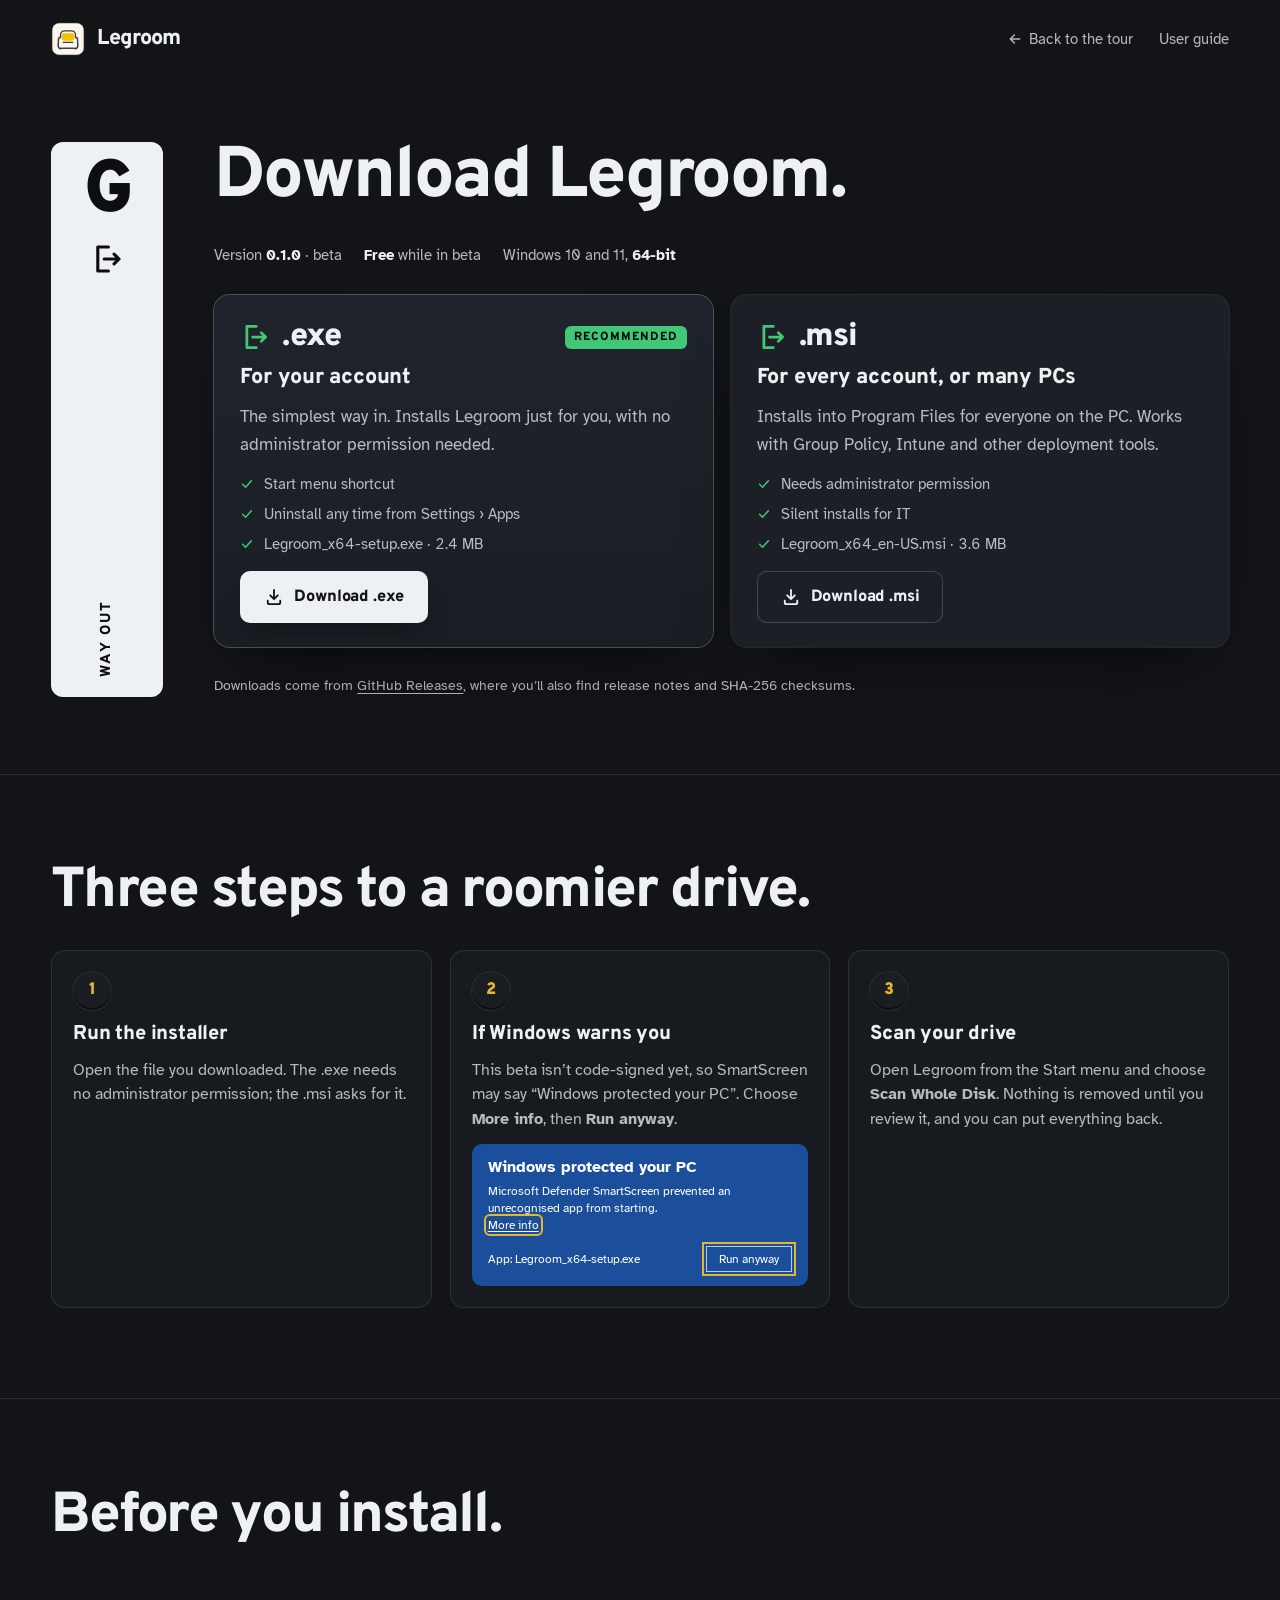
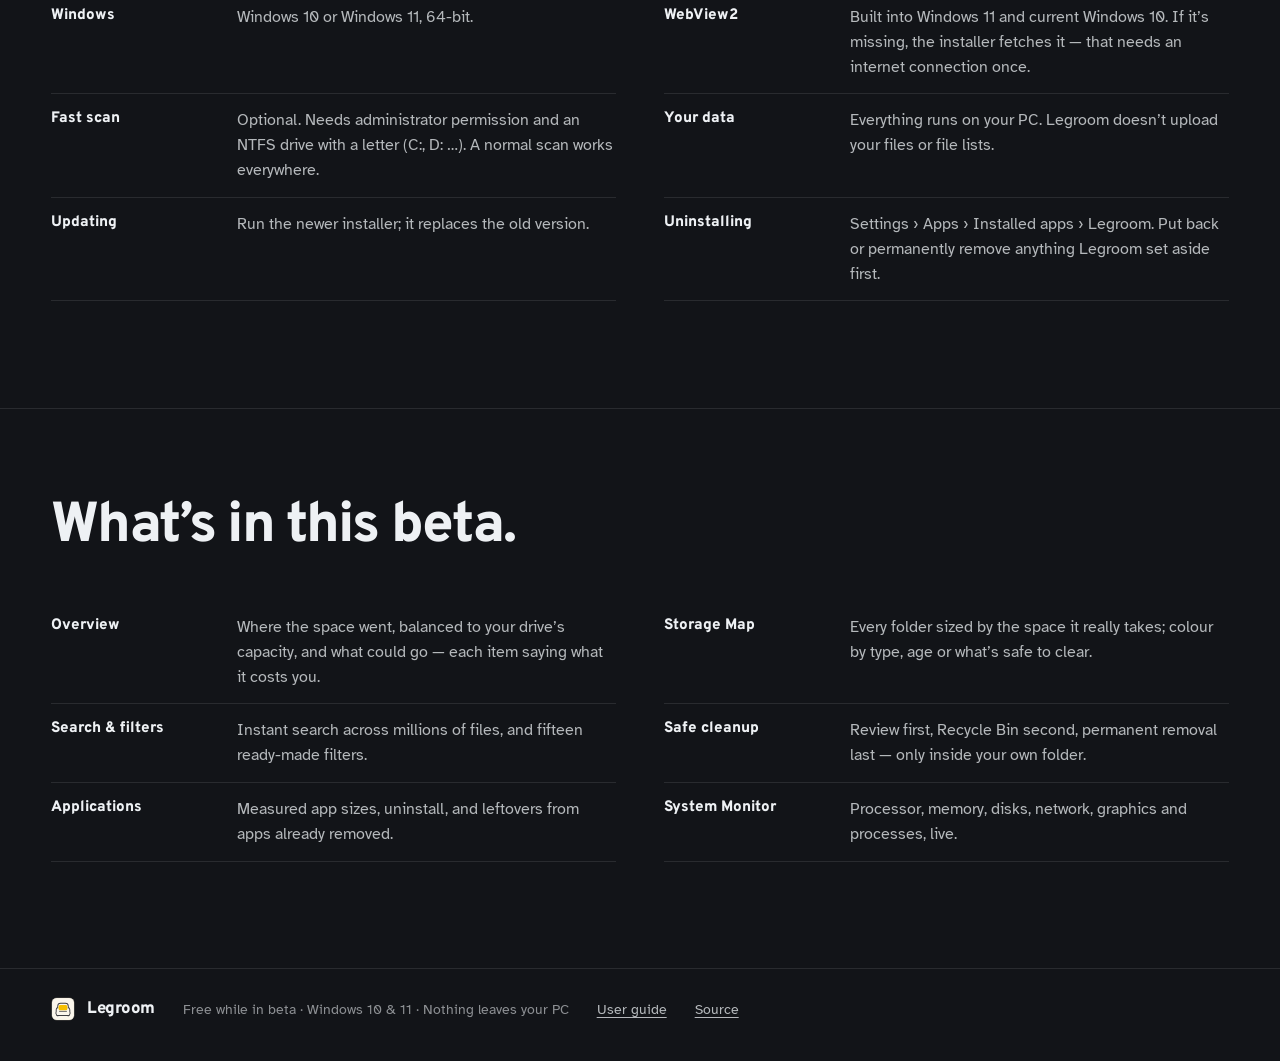
==== commit f72b078b: "Download from GitHub Releases The installers now live on GitHub Releases under fixed names, and the " ====
--- a/download.html
+++ b/download.html
@@ -56,7 +56,7 @@
             <ul class="bare">
               <li><svg width="14" height="14"><use href="#i-check"/></svg>Start menu shortcut</li>
               <li><svg width="14" height="14"><use href="#i-check"/></svg>Uninstall any time from Settings › Apps</li>
-              <li><svg width="14" height="14"><use href="#i-check"/></svg><span class="dl-size num">Legroom_0.1.0_x64-setup.exe · 2.4 MB</span></li>
+              <li><svg width="14" height="14"><use href="#i-check"/></svg><span class="dl-size num">Legroom_x64-setup.exe · 2.4 MB</span></li>
             </ul>
             <a class="btn btn-primary dl-link" href="#exe"><svg width="20" height="20"><use href="#i-download" /></svg>Download .exe</a>
             <span class="pending" hidden>The download link is being added. Check back shortly.</span>
@@ -68,13 +68,13 @@
             <ul class="bare">
               <li><svg width="14" height="14"><use href="#i-check"/></svg>Needs administrator permission</li>
               <li><svg width="14" height="14"><use href="#i-check"/></svg>Silent installs for IT</li>
-              <li><svg width="14" height="14"><use href="#i-check"/></svg><span class="dl-size num">Legroom_0.1.0_x64_en-US.msi · 3.6 MB</span></li>
+              <li><svg width="14" height="14"><use href="#i-check"/></svg><span class="dl-size num">Legroom_x64_en-US.msi · 3.6 MB</span></li>
             </ul>
             <a class="btn btn-ghost dl-link" href="#msi"><svg width="20" height="20"><use href="#i-download" /></svg>Download .msi</a>
             <span class="pending" hidden>The download link is being added. Check back shortly.</span>
           </article>
         </div>
-        <p class="board-note">Downloads are served from Google Drive. Drive may show its own download page first; choose <b>Download</b> there.</p>
+        <p class="board-note">Downloads come from <a href="https://github.com/gteckannur82/win_cleaner/releases/latest">GitHub Releases</a>, where you’ll also find release notes and SHA-256 checksums.</p>
       </div>
     </section>
 
@@ -94,7 +94,7 @@
             <b>Windows protected your PC</b>
             Microsoft Defender SmartScreen prevented an unrecognised app from starting.
             <div><u>More info</u></div>
-            <div class="row2"><span>App: Legroom_0.1.0_x64-setup.exe</span><span class="run">Run anyway</span></div>
+            <div class="row2"><span>App: Legroom_x64-setup.exe</span><span class="run">Run anyway</span></div>
           </div>
         </li>
         <li class="step">
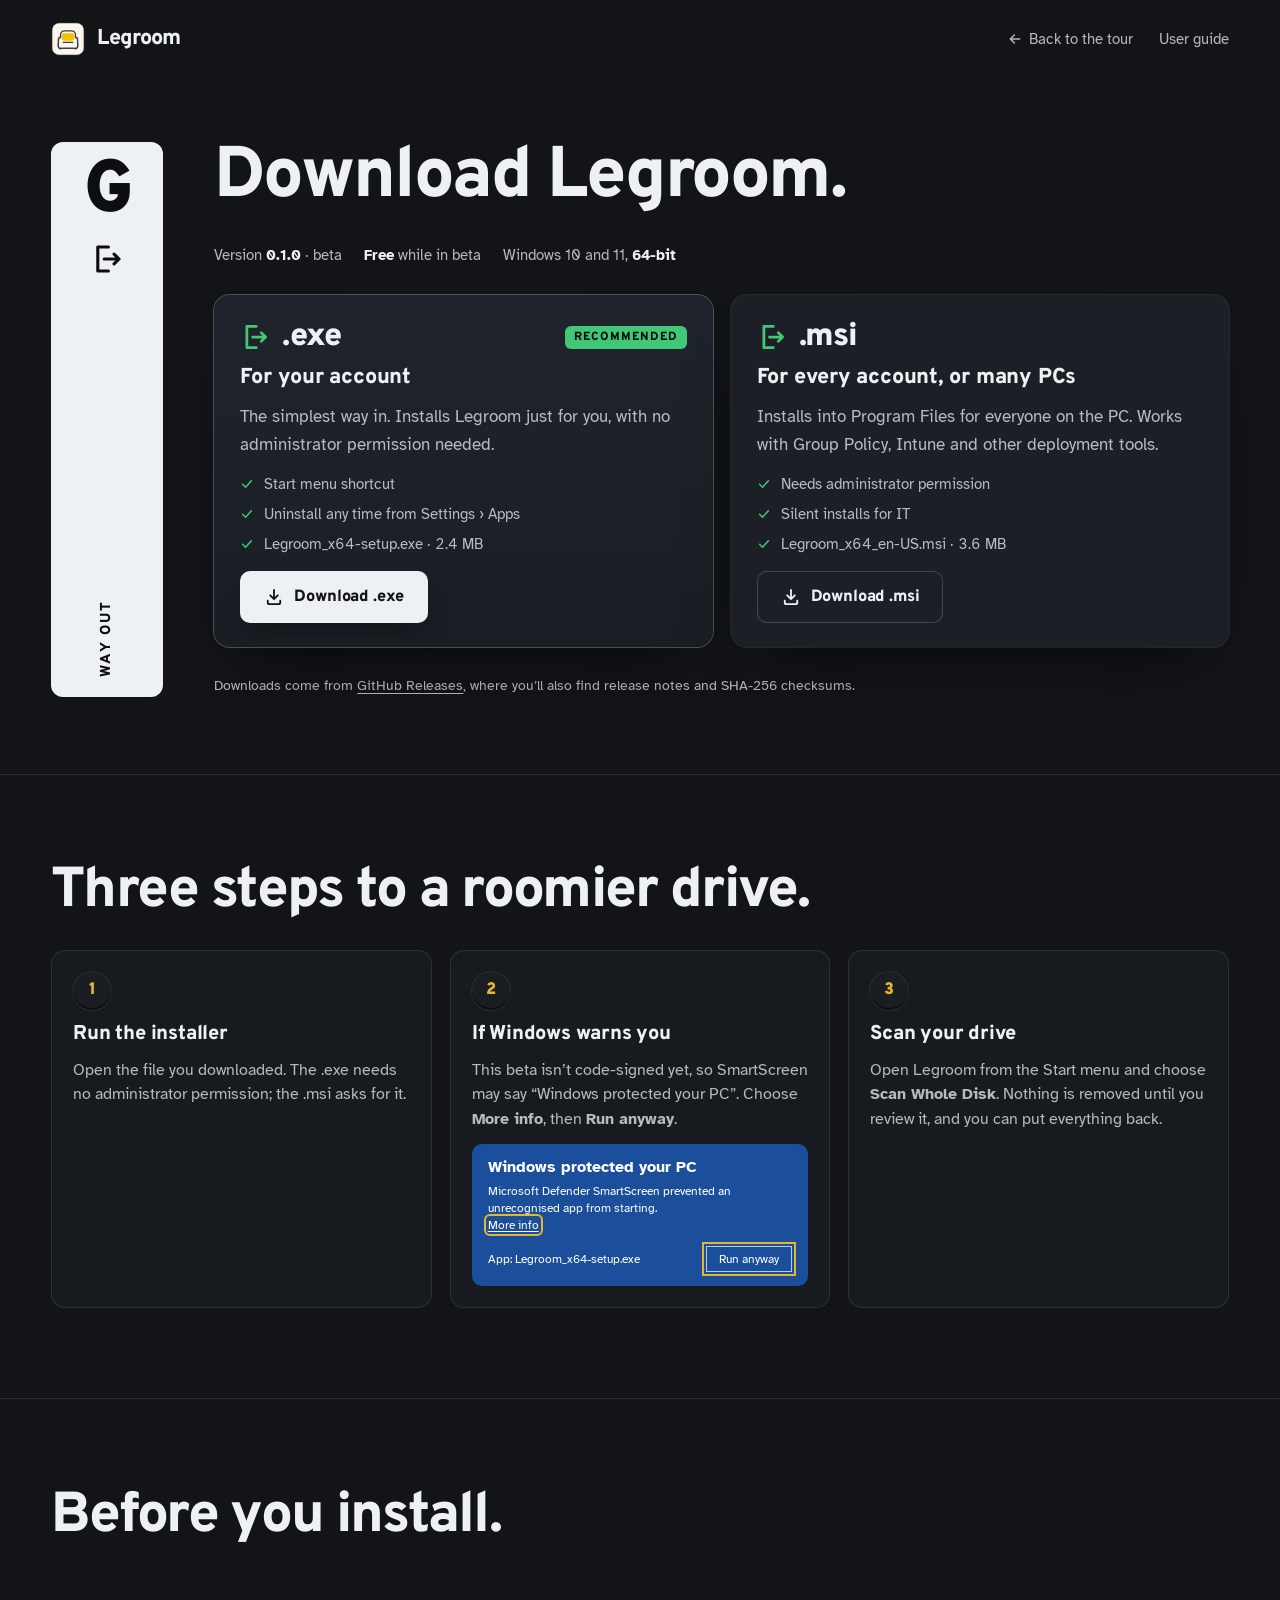
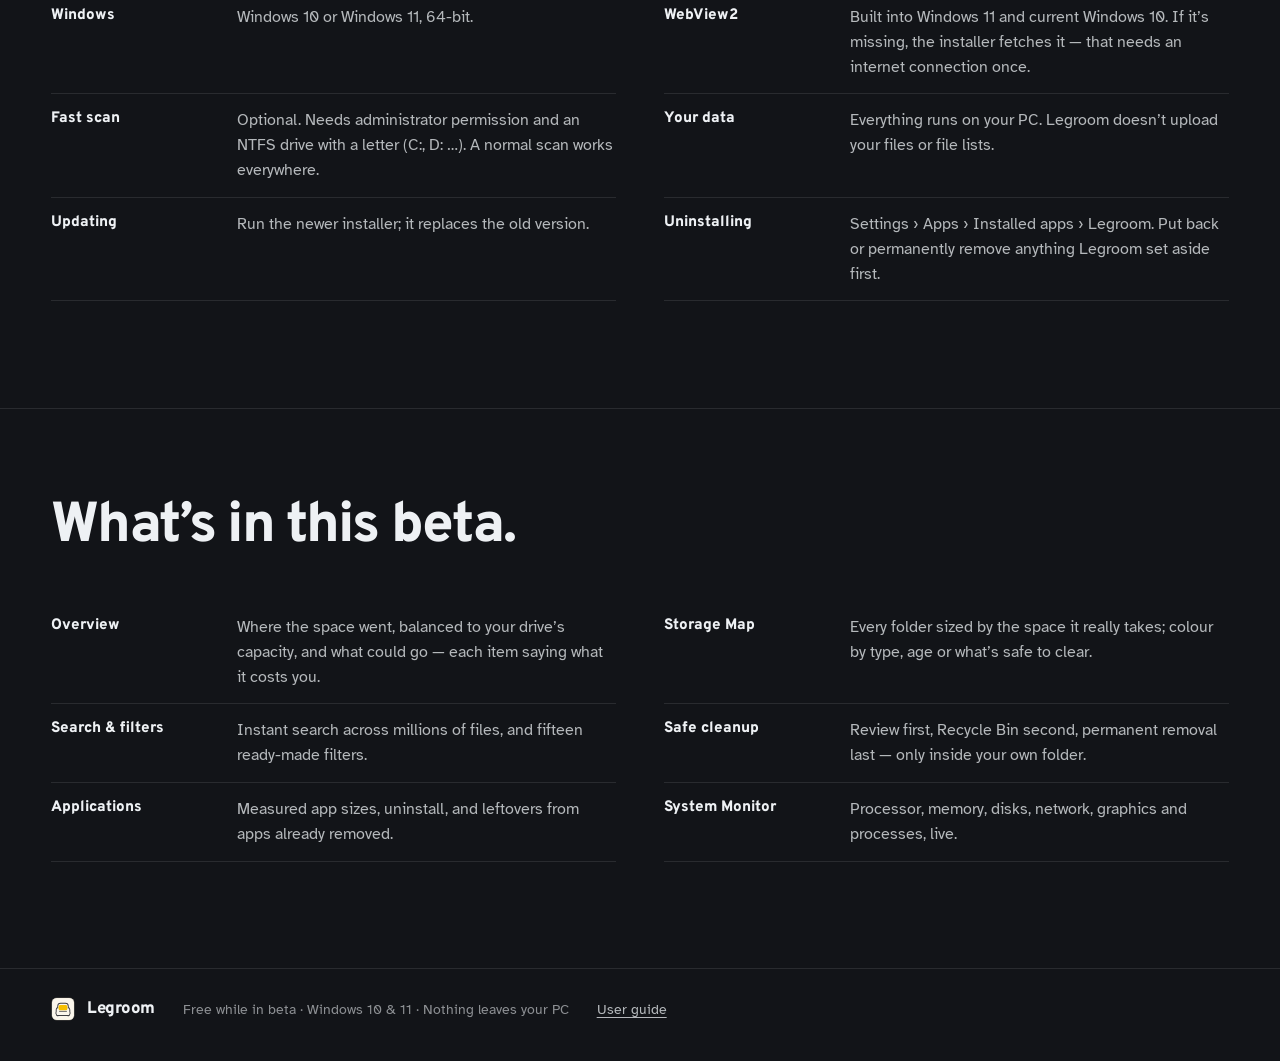
==== commit 1bd392eb: "Serve the site and installers from the public legroom repo The source repository is going private, w" ====
--- a/download.html
+++ b/download.html
@@ -11,7 +11,7 @@
   <link rel="preconnect" href="https://fonts.googleapis.com" />
   <link rel="preconnect" href="https://fonts.gstatic.com" crossorigin />
   <link href="https://fonts.googleapis.com/css2?family=Atkinson+Hyperlegible:wght@400;700&family=Overpass:wght@700;800;900&display=swap" rel="stylesheet" />
-  <link rel="stylesheet" href="assets/site.css" />
+  <link rel="stylesheet" href="assets/site.css?v=3" />
 </head>
 <body data-page="download" class="no-lift">
   <a class="skip" href="#doors">Skip to the downloads</a>
@@ -34,7 +34,7 @@
     <a class="wordmark" href="./"><img src="assets/icon.svg" alt="" />Legroom</a>
     <nav aria-label="Site">
       <a href="./#roof"><svg width="16" height="16" style="vertical-align:-3px;margin-right:6px"><use href="#i-back"/></svg>Back to the tour</a>
-      <a class="hide-sm" href="https://github.com/gteckannur82/win_cleaner/blob/main/docs/USER_GUIDE.md">User guide</a>
+      <a class="hide-sm" href="https://github.com/gteckannur82/legroom/blob/main/USER_GUIDE.md">User guide</a>
     </nav>
   </header>
 
@@ -58,7 +58,7 @@
               <li><svg width="14" height="14"><use href="#i-check"/></svg>Uninstall any time from Settings › Apps</li>
               <li><svg width="14" height="14"><use href="#i-check"/></svg><span class="dl-size num">Legroom_x64-setup.exe · 2.4 MB</span></li>
             </ul>
-            <a class="btn btn-primary dl-link" href="#exe"><svg width="20" height="20"><use href="#i-download" /></svg>Download .exe</a>
+            <a class="btn btn-primary dl-link" href="https://github.com/gteckannur82/legroom/releases/latest/download/Legroom_x64-setup.exe"><svg width="20" height="20"><use href="#i-download" /></svg>Download .exe</a>
             <span class="pending" hidden>The download link is being added. Check back shortly.</span>
           </article>
           <article class="door" data-download="msi" id="msi">
@@ -70,11 +70,11 @@
               <li><svg width="14" height="14"><use href="#i-check"/></svg>Silent installs for IT</li>
               <li><svg width="14" height="14"><use href="#i-check"/></svg><span class="dl-size num">Legroom_x64_en-US.msi · 3.6 MB</span></li>
             </ul>
-            <a class="btn btn-ghost dl-link" href="#msi"><svg width="20" height="20"><use href="#i-download" /></svg>Download .msi</a>
+            <a class="btn btn-ghost dl-link" href="https://github.com/gteckannur82/legroom/releases/latest/download/Legroom_x64_en-US.msi"><svg width="20" height="20"><use href="#i-download" /></svg>Download .msi</a>
             <span class="pending" hidden>The download link is being added. Check back shortly.</span>
           </article>
         </div>
-        <p class="board-note">Downloads come from <a href="https://github.com/gteckannur82/win_cleaner/releases/latest">GitHub Releases</a>, where you’ll also find release notes and SHA-256 checksums.</p>
+        <p class="board-note">Downloads come from <a href="https://github.com/gteckannur82/legroom/releases/latest">GitHub Releases</a>, where you’ll also find release notes and SHA-256 checksums.</p>
       </div>
     </section>
 
@@ -133,11 +133,10 @@
   <footer class="footer">
     <a class="wordmark" href="./"><img src="assets/icon.svg" alt="" />Legroom</a>
     <span>Free while in beta · Windows 10 &amp; 11 · Nothing leaves your PC</span>
-    <a href="https://github.com/gteckannur82/win_cleaner/blob/main/docs/USER_GUIDE.md">User guide</a>
-    <a href="https://github.com/gteckannur82/win_cleaner">Source</a>
+    <a href="https://github.com/gteckannur82/legroom/blob/main/USER_GUIDE.md">User guide</a>
   </footer>
 
-  <script src="assets/downloads.js"></script>
-  <script src="assets/site.js"></script>
+  <script src="assets/downloads.js?v=3"></script>
+  <script src="assets/site.js?v=3"></script>
 </body>
 </html>
